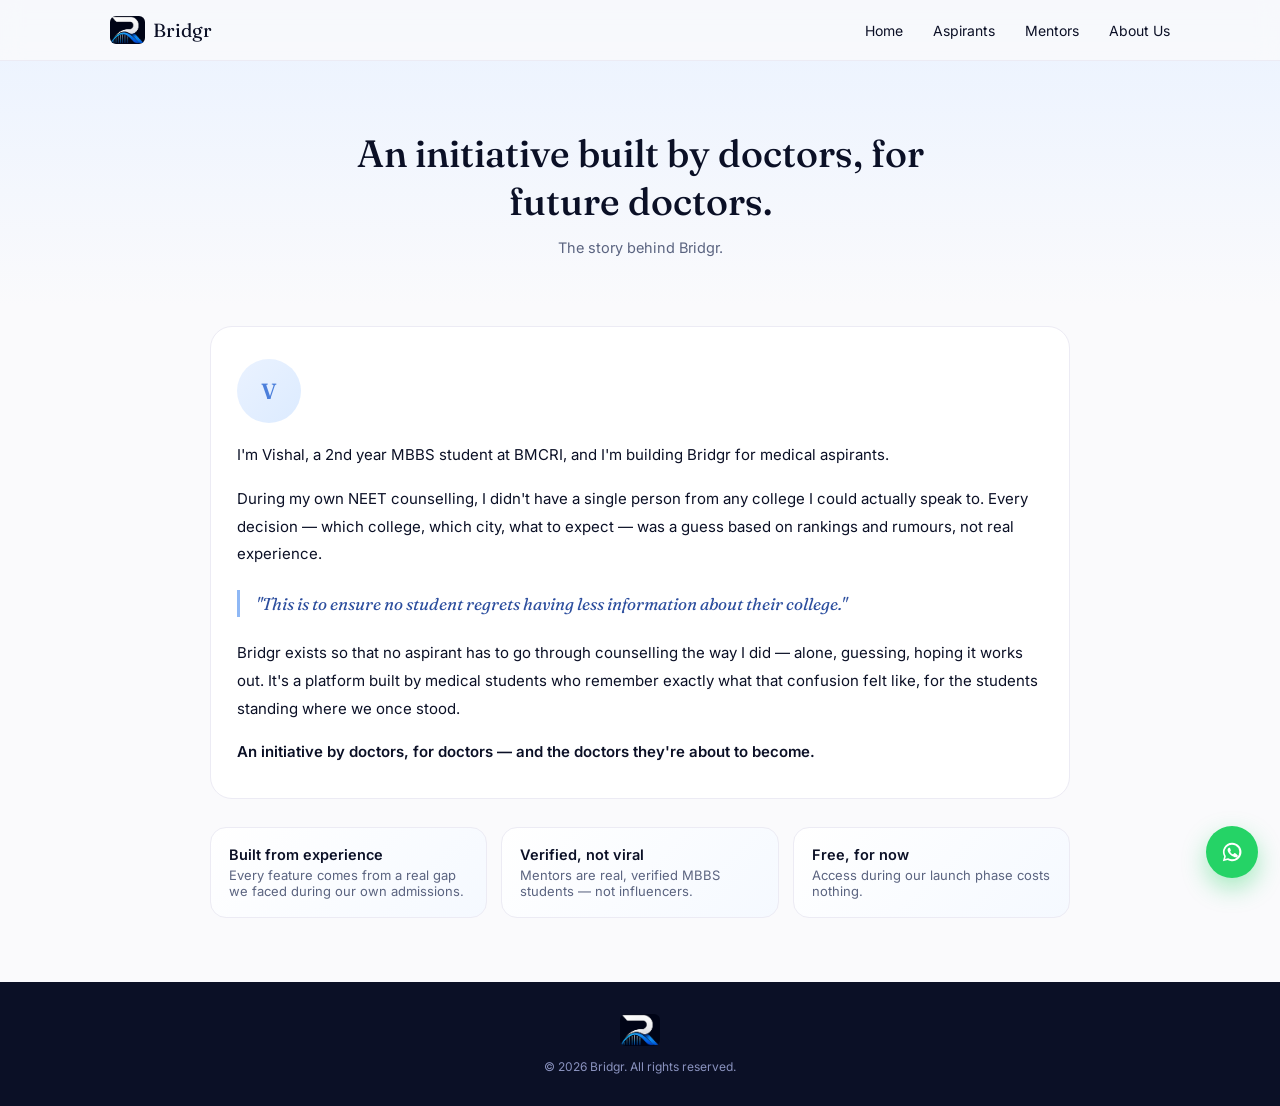
==== about.html @ baf256c0 "Add files via upload" ====
<!DOCTYPE html>
<html lang="en">
<head>
<meta charset="UTF-8" />
<meta name="viewport" content="width=device-width, initial-scale=1.0" />
<title>About Us — Bridgr</title>
<link rel="preconnect" href="https://fonts.googleapis.com">
<link href="https://fonts.googleapis.com/css2?family=Fraunces:opsz,wght@9..144,400;9..144,500;9..144,600&family=Inter:wght@400;500;600;700&display=swap" rel="stylesheet">
<link rel="icon" type="image/png" href="logo.png">
<style>
  :root{ --navy:#0B1026; --blue:#4C7FDB; --blue-light:#8FB8F5; --blue-deep:#2C4E9E; --ink:#0B1026; --muted:#5B6480; --bg:#FAFAFC; --card:#FFFFFF; --line:#ECEBF4; --green:#25D366; }
  *{box-sizing:border-box; margin:0; padding:0;}
  html{scroll-behavior:smooth;}
  body{ font-family:'Inter', sans-serif; background:var(--bg); color:var(--ink); -webkit-font-smoothing:antialiased; }
  h1,h2{ font-family:'Fraunces', serif; font-weight:500; }
  a{ text-decoration:none; color:inherit; }
  .wrap{ max-width:900px; margin:0 auto; padding:0 20px; }
  .reveal{ opacity:0; transform:translateY(18px); transition:opacity .6s ease, transform .6s ease; }
  .reveal.in{ opacity:1; transform:translateY(0); }

  header{ position:fixed; top:0; left:0; right:0; z-index:50; padding:16px 0; background:rgba(250,250,252,0.85); backdrop-filter:blur(10px); border-bottom:1px solid var(--line); }
  nav{ display:flex; align-items:center; justify-content:space-between; max-width:1100px; margin:0 auto; padding:0 20px; }
  .logo{ display:flex; align-items:center; gap:8px; }
  .logo img{ height:28px; border-radius:6px; }
  .logo span{ font-family:'Fraunces'; font-size:19px; }
  .nav-links{ display:none; gap:30px; }
  .nav-links a{ color:var(--ink); font-size:14px; }
  .menu-btn{ background:none; border:none; font-size:20px; cursor:pointer; color:var(--ink); }
  .mobile-menu{ display:none; flex-direction:column; gap:14px; padding:14px 20px 18px; background:#fff; border-bottom:1px solid var(--line); }
  .mobile-menu.open{ display:flex; }

  .a-hero{ position:relative; padding:130px 0 50px; text-align:center; background:linear-gradient(180deg, #EAF2FF 0%, #FAFAFC 100%); }
  .a-hero h1{ font-size:clamp(26px,5.5vw,38px); line-height:1.25; max-width:600px; margin:0 auto 14px; }
  .a-hero p{ color:var(--muted); font-size:14.5px; }

  .section{ padding:20px 0 64px; }
  .story{ background:var(--card); border:1px solid var(--line); border-radius:22px; padding:32px 26px; }
  .story .avatar{ width:64px; height:64px; border-radius:50%; background:linear-gradient(135deg,#EAF2FF,#DCEBFF); color:var(--blue); font-family:'Fraunces'; font-weight:600; display:flex; align-items:center; justify-content:center; font-size:22px; margin-bottom:18px; }
  .story p{ color:var(--ink); font-size:15px; line-height:1.85; margin-bottom:16px; }
  .story p:last-child{ margin-bottom:0; }
  .story .quote{ font-family:'Fraunces'; font-style:italic; font-size:17px; color:var(--blue-deep); border-left:3px solid var(--blue-light); padding-left:16px; margin:22px 0; line-height:1.6; }

  .pillars{ display:grid; grid-template-columns:1fr; gap:14px; margin-top:28px; }
  .pillar{ background:linear-gradient(135deg,#fff,#F5F9FF); border:1px solid var(--line); border-radius:16px; padding:18px; }
  .pillar h4{ font-size:14.5px; font-weight:600; margin-bottom:4px; }
  .pillar p{ font-size:13px; color:var(--muted); }

  footer{ background:var(--navy); color:#8A92BE; padding:32px 0; text-align:center; font-size:12px; }
  footer img{ height:32px; margin:0 auto 10px; border-radius:6px; }
  .wa-float{ position:fixed; bottom:22px; right:22px; z-index:40; width:52px; height:52px; border-radius:50%; background:var(--green); display:flex; align-items:center; justify-content:center; box-shadow:0 10px 24px rgba(37,211,102,0.4); }

  @media(min-width:760px){ .nav-links{ display:flex; } .menu-btn{ display:none; } .pillars{ grid-template-columns:repeat(3,1fr); } }
</style>
</head>
<body>

<header>
  <nav>
    <a href="index.html" class="logo"><img src="logo.png" alt="Bridgr"><span>Bridgr</span></a>
    <div class="nav-links">
      <a href="index.html">Home</a>
      <a href="aspirants.html">Aspirants</a>
      <a href="mentor.html">Mentors</a>
      <a href="about.html">About Us</a>
    </div>
    <button class="menu-btn" id="menuBtn" aria-label="Menu">☰</button>
  </nav>
  <div class="mobile-menu" id="mobileMenu">
    <a href="index.html">Home</a>
    <a href="aspirants.html">Aspirants</a>
    <a href="mentor.html">Mentors</a>
    <a href="about.html">About Us</a>
  </div>
</header>

<section class="a-hero">
  <div class="wrap">
    <h1 class="reveal in">An initiative built by doctors, for future doctors.</h1>
    <p class="reveal in">The story behind Bridgr.</p>
  </div>
</section>

<section class="section">
  <div class="wrap">
    <div class="story reveal in">
      <div class="avatar">V</div>
      <p>I'm Vishal, a 2nd year MBBS student at BMCRI, and I'm building Bridgr for medical aspirants.</p>
      <p>During my own NEET counselling, I didn't have a single person from any college I could actually speak to. Every decision — which college, which city, what to expect — was a guess based on rankings and rumours, not real experience.</p>
      <div class="quote">"This is to ensure no student regrets having less information about their college."</div>
      <p>Bridgr exists so that no aspirant has to go through counselling the way I did — alone, guessing, hoping it works out. It's a platform built by medical students who remember exactly what that confusion felt like, for the students standing where we once stood.</p>
      <p style="font-weight:600;">An initiative by doctors, for doctors — and the doctors they're about to become.</p>
    </div>

    <div class="pillars">
      <div class="pillar reveal in"><h4>Built from experience</h4><p>Every feature comes from a real gap we faced during our own admissions.</p></div>
      <div class="pillar reveal in"><h4>Verified, not viral</h4><p>Mentors are real, verified MBBS students — not influencers.</p></div>
      <div class="pillar reveal in"><h4>Free, for now</h4><p>Access during our launch phase costs nothing.</p></div>
    </div>
  </div>
</section>

<footer>
  <div class="wrap">
    <img src="logo.png" alt="Bridgr">
    <p>© 2026 Bridgr. All rights reserved.</p>
  </div>
</footer>

<a class="wa-float" href="https://wa.me/919353777094" target="_blank" rel="noreferrer" aria-label="WhatsApp">
  <svg width="22" height="22" viewBox="0 0 24 24" fill="#fff"><path d="M12 2a10 10 0 0 0-8.6 15L2 22l5.2-1.4A10 10 0 1 0 12 2Zm0 18a8 8 0 0 1-4.1-1.1l-.3-.2-3.1.8.8-3-.2-.3A8 8 0 1 1 12 20Zm4.4-6c-.2-.1-1.4-.7-1.6-.8-.2-.1-.4-.1-.5.1-.2.2-.6.8-.8 1-.1.2-.3.2-.5.1-1.3-.6-2.1-1.1-2.9-2.5-.2-.4.2-.4.6-1.2.1-.2 0-.4 0-.5C10.4 9 10 8 9.8 7.6c-.1-.4-.3-.3-.5-.3h-.4c-.2 0-.5.1-.7.3-.2.2-1 1-1 2.3 0 1.4 1 2.7 1.1 2.9.1.2 2 3.1 4.9 4.2.7.3 1.2.4 1.6.6.7.2 1.3.2 1.8.1.5-.1 1.4-.6 1.6-1.1.2-.5.2-1 .1-1.1-.1-.1-.2-.2-.4-.3Z"/></svg>
</a>

<script>
  const menuBtn = document.getElementById('menuBtn');
  const mobileMenu = document.getElementById('mobileMenu');
  menuBtn.addEventListener('click', () => mobileMenu.classList.toggle('open'));
  document.querySelectorAll('.reveal').forEach(el => el.classList.add('in'));
</script>
</body>
</html>
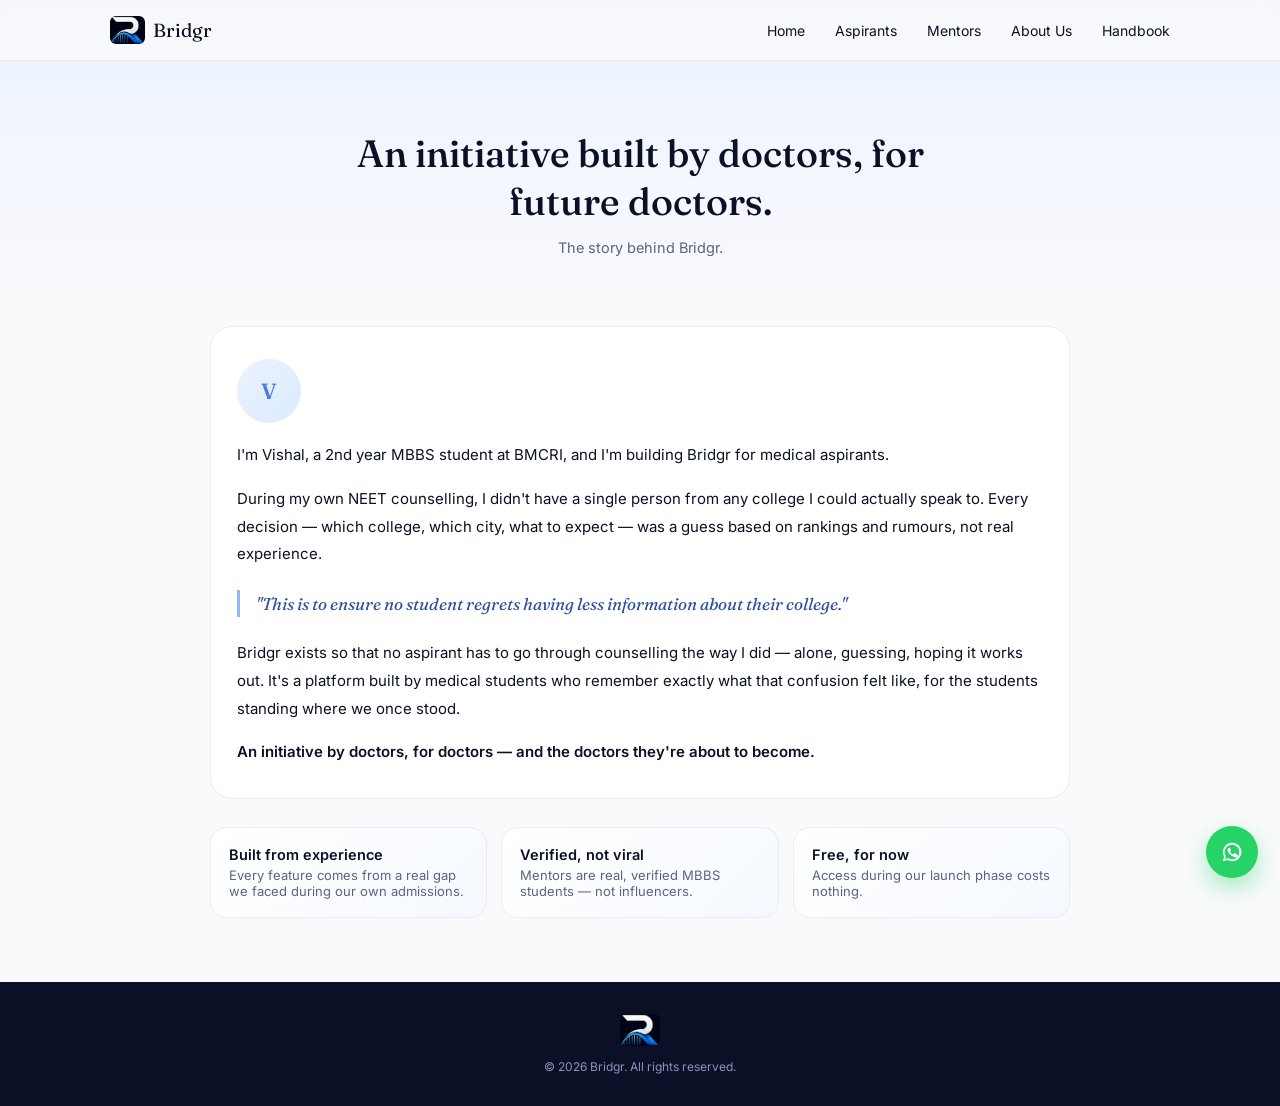
==== commit 8f4587da: "Add files via upload" ====
--- a/about.html
+++ b/about.html
@@ -62,6 +62,7 @@
       <a href="aspirants.html">Aspirants</a>
       <a href="mentor.html">Mentors</a>
       <a href="about.html">About Us</a>
+      <a href="handbook.html">Handbook</a>
     </div>
     <button class="menu-btn" id="menuBtn" aria-label="Menu">☰</button>
   </nav>
@@ -70,6 +71,7 @@
     <a href="aspirants.html">Aspirants</a>
     <a href="mentor.html">Mentors</a>
     <a href="about.html">About Us</a>
+    <a href="handbook.html">Handbook</a>
   </div>
 </header>
 
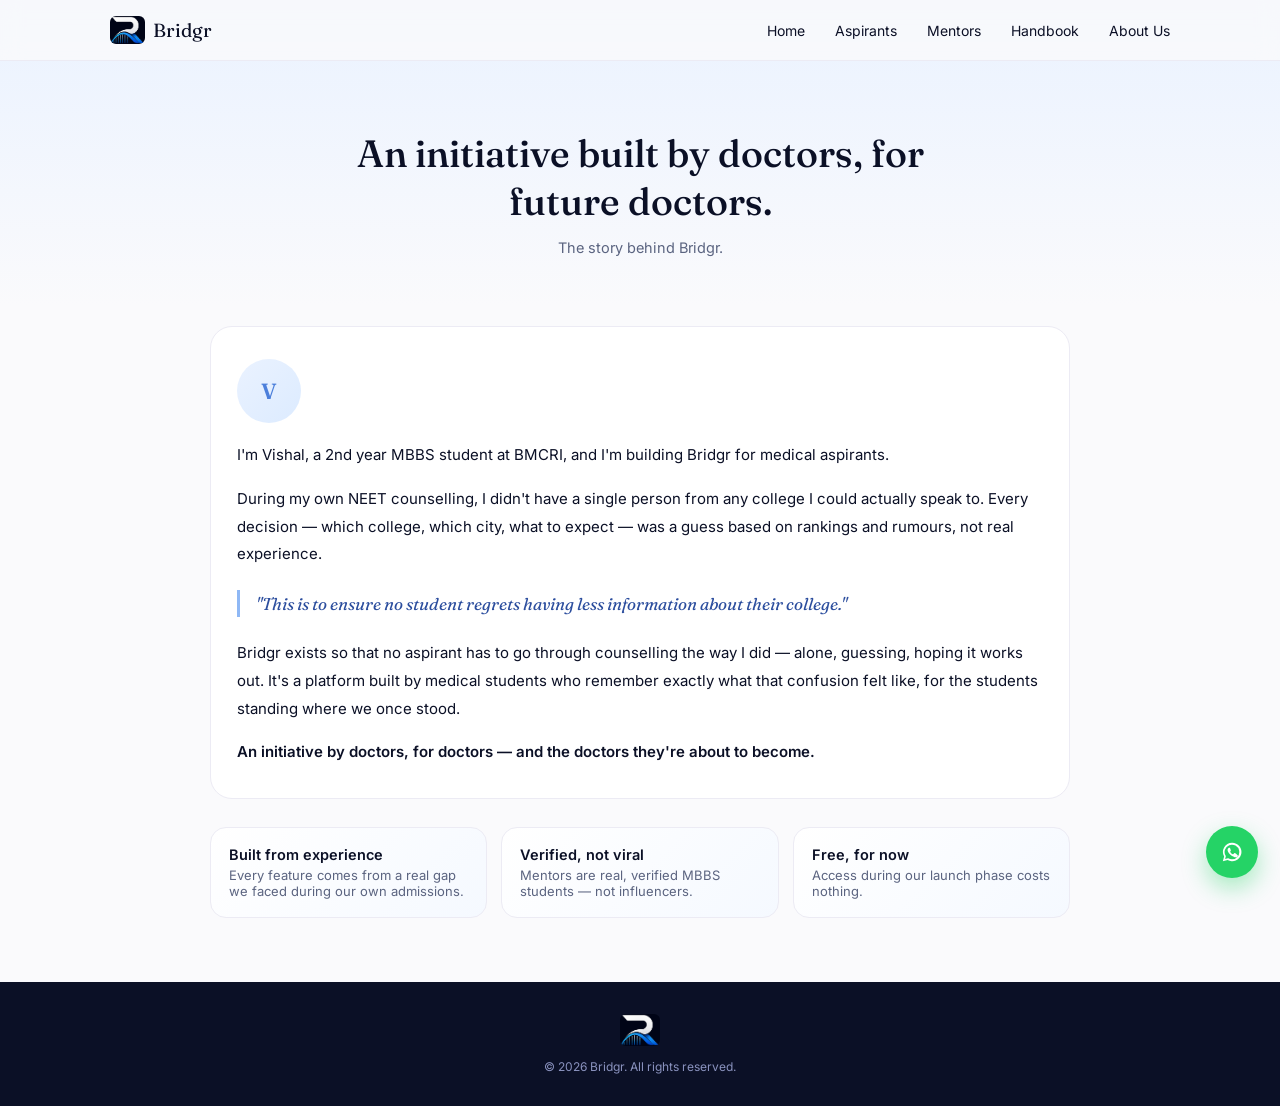
==== commit 2d0fcd40: "Add files via upload" ====
--- a/about.html
+++ b/about.html
@@ -61,8 +61,8 @@
       <a href="index.html">Home</a>
       <a href="aspirants.html">Aspirants</a>
       <a href="mentor.html">Mentors</a>
+      <a href="handbook.html">Handbook</a>
       <a href="about.html">About Us</a>
-      <a href="handbook.html">Handbook</a>
     </div>
     <button class="menu-btn" id="menuBtn" aria-label="Menu">☰</button>
   </nav>
@@ -70,8 +70,8 @@
     <a href="index.html">Home</a>
     <a href="aspirants.html">Aspirants</a>
     <a href="mentor.html">Mentors</a>
+    <a href="handbook.html">Handbook</a>
     <a href="about.html">About Us</a>
-    <a href="handbook.html">Handbook</a>
   </div>
 </header>
 
